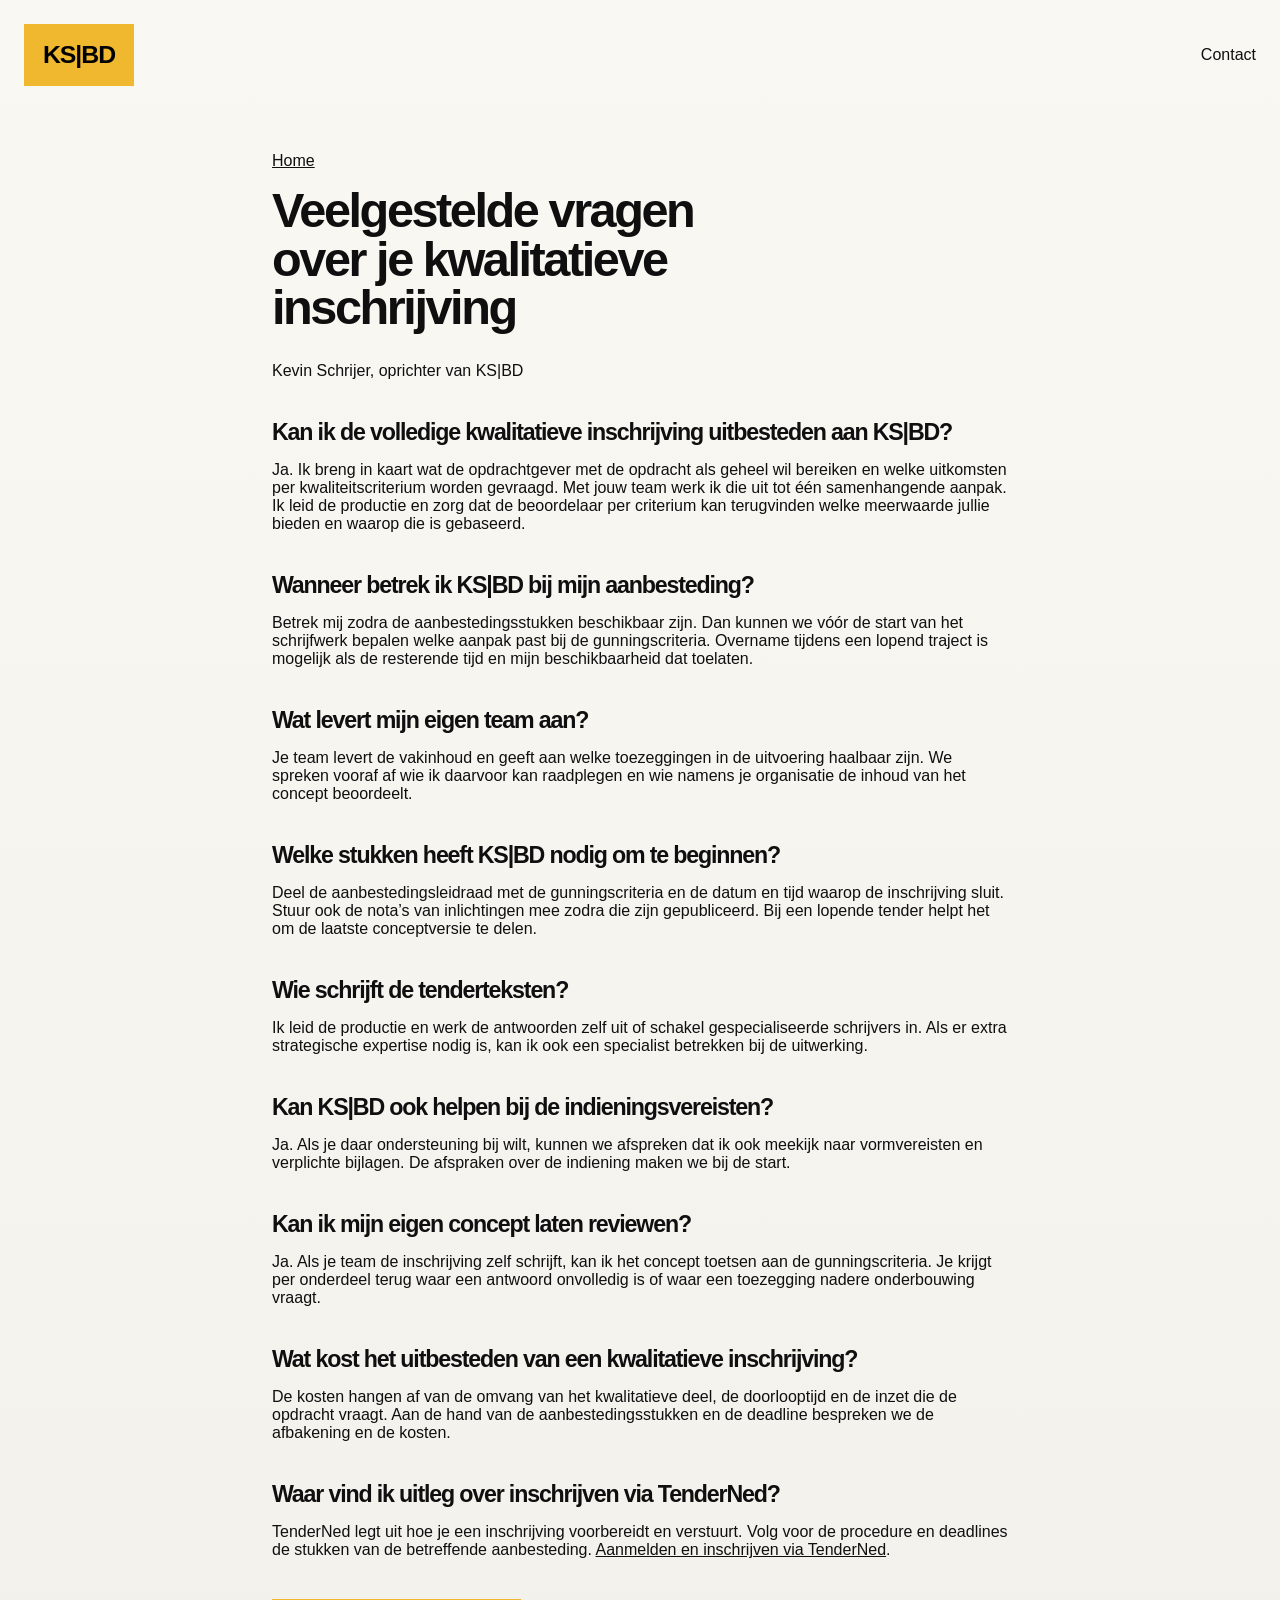
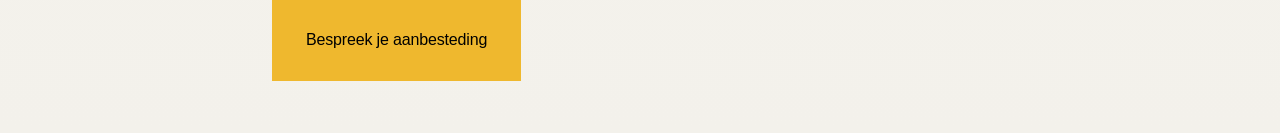
==== veelgestelde-vragen.html @ 135703f7 "Content update AI findability" ====
<!DOCTYPE html>
<html lang="nl">
  <head>
    <meta charset="UTF-8" />
    <meta name="viewport" content="width=device-width, initial-scale=1.0" />
    <title>Veelgestelde vragen over je kwalitatieve inschrijving | KS|BD</title>
    <meta name="description" content="Lees hoe je de kwalitatieve uitwerking van een aanbesteding uitbesteedt aan KS|BD en hoe Kevin Schrijer samenwerkt met jouw team." />
    <link rel="canonical" href="https://ksbd.nl/veelgestelde-vragen.html" />
    <meta property="og:type" content="website" />
    <meta property="og:title" content="Veelgestelde vragen over je kwalitatieve inschrijving | KS|BD" />
    <meta property="og:description" content="Lees hoe je de kwalitatieve uitwerking van een aanbesteding uitbesteedt aan KS|BD en hoe Kevin Schrijer samenwerkt met jouw team." />
    <meta property="og:url" content="https://ksbd.nl/veelgestelde-vragen.html" />
    <meta property="og:locale" content="nl_NL" />
    <link rel="icon" href="/assets/favicon.svg" type="image/svg+xml" />
    <link rel="stylesheet" href="/styles.css" />
  </head>
  <body>
    <header class="site-header">
      <a class="brand" href="/" aria-label="KS|BD home">
        <span class="brand-mark">KS|BD</span>
      </a>
      <a href="/#contact">Contact</a>
    </header>
    <main>
      <article class="section faq-content">
        <p><a href="/">Home</a></p>
        <h1>Veelgestelde vragen over je kwalitatieve inschrijving</h1>
        <p>Kevin Schrijer, oprichter van KS|BD</p>

        <section>
          <h2>Kan ik de volledige kwalitatieve inschrijving uitbesteden aan KS|BD?</h2>
          <p>Ja. Ik breng in kaart wat de opdrachtgever met de opdracht als geheel wil bereiken en welke uitkomsten per kwaliteitscriterium worden gevraagd.
            Met jouw team werk ik die uit tot één samenhangende aanpak. Ik leid de productie en zorg dat de beoordelaar per criterium kan terugvinden welke meerwaarde jullie bieden en waarop die is gebaseerd.</p>
        </section>

        <section>
          <h2>Wanneer betrek ik KS|BD bij mijn aanbesteding?</h2>
          <p>Betrek mij zodra de aanbestedingsstukken beschikbaar zijn. Dan kunnen we vóór de start van het schrijfwerk bepalen welke aanpak past bij de gunningscriteria. Overname tijdens een lopend traject is mogelijk als de resterende tijd en mijn beschikbaarheid dat toelaten.</p>
        </section>

        <section>
          <h2>Wat levert mijn eigen team aan?</h2>
          <p>Je team levert de vakinhoud en geeft aan welke toezeggingen in de uitvoering haalbaar zijn. We spreken vooraf af wie ik daarvoor kan raadplegen en wie namens je organisatie de inhoud van het concept beoordeelt.</p>
        </section>

        <section>
          <h2>Welke stukken heeft KS|BD nodig om te beginnen?</h2>
          <p>Deel de aanbestedingsleidraad met de gunningscriteria en de datum en tijd waarop de inschrijving sluit. Stuur ook de nota’s van inlichtingen mee zodra die zijn gepubliceerd. Bij een lopende tender helpt het om de laatste conceptversie te delen.</p>
        </section>

        <section>
          <h2>Wie schrijft de tenderteksten?</h2>
          <p>Ik leid de productie en werk de antwoorden zelf uit of schakel gespecialiseerde schrijvers in. Als er extra strategische expertise nodig is, kan ik ook een specialist betrekken bij de uitwerking.</p>
        </section>

        <section>
          <h2>Kan KS|BD ook helpen bij de indieningsvereisten?</h2>
          <p>Ja. Als je daar ondersteuning bij wilt, kunnen we afspreken dat ik ook meekijk naar vormvereisten en verplichte bijlagen. De afspraken over de indiening maken we bij de start.</p>
        </section>

        <section>
          <h2>Kan ik mijn eigen concept laten reviewen?</h2>
          <p>Ja. Als je team de inschrijving zelf schrijft, kan ik het concept toetsen aan de gunningscriteria. Je krijgt per onderdeel terug waar een antwoord onvolledig is of waar een toezegging nadere onderbouwing vraagt.</p>
        </section>

        <section>
          <h2>Wat kost het uitbesteden van een kwalitatieve inschrijving?</h2>
          <p>De kosten hangen af van de omvang van het kwalitatieve deel, de doorlooptijd en de inzet die de opdracht vraagt. Aan de hand van de aanbestedingsstukken en de deadline bespreken we de afbakening en de kosten.</p>
        </section>

        <section>
          <h2>Waar vind ik uitleg over inschrijven via TenderNed?</h2>
          <p>TenderNed legt uit hoe je een inschrijving voorbereidt en verstuurt. Volg voor de procedure en deadlines de stukken van de betreffende aanbesteding. <a href="https://www.tenderned.nl/cms/nl/voor-ondernemingen/aanmelden-en-inschrijven-aanbesteding">Aanmelden en inschrijven via TenderNed</a>.</p>
        </section>

        <a class="button" href="/#contact">Bespreek je aanbesteding</a>
      </article>
    </main>
  </body>
</html>
---- styles.css ----
:root {
  --bg: #f3f1eb;
  --surface: #fbfaf6;
  --surface-alt: #f0ede6;
  --ink: #0f0f10;
  --muted: #5f5f62;
  --line: #d5d0c6;
  --brand: #efb82e;
  --brand-dark: #d59f14;
  --radius: 0px;
  --max: min(1280px, calc(100% - 48px));
}

* {
  box-sizing: border-box;
}

html {
  scroll-behavior: smooth;
}

body {
  margin: 0;
  font-family: "Helvetica Neue", Helvetica, Arial, sans-serif;
  color: var(--ink);
  background:
    linear-gradient(180deg, #faf8f2 0%, #f3f1eb 100%);
}

a {
  color: inherit;
  text-decoration: none;
}

button,
a.button {
  font: inherit;
}

.site-header,
.section,
.site-footer {
  width: var(--max);
  margin: 0 auto;
}

.site-header {
  display: flex;
  align-items: center;
  justify-content: space-between;
  gap: 24px;
  padding: 24px 0 14px;
}

.brand {
  display: flex;
  align-items: center;
  gap: 18px;
}

.brand-mark {
  display: grid;
  place-items: center;
  min-width: 110px;
  height: 62px;
  padding: 0 16px;
  background: var(--brand);
  color: #000;
  font-size: 1.55rem;
  font-weight: 800;
  letter-spacing: -0.04em;
}

.brand-copy {
  display: flex;
  flex-direction: column;
  gap: 4px;
  line-height: 1;
}

.brand-copy span {
  color: #000;
  font-size: 1.35rem;
  line-height: 1.1;
  font-weight: 700;
}

.brand-copy strong,
.button,
.button-ghost,
.hero-proof strong,
.service-index,
.signal-list dt {
  font-weight: 700;
}

.brand-copy span,
.lead,
.intro-grid p,
.section-copy,
.service-card p,
.credibility-grid p,
.contact-card p,
.hero-panel p,
.site-footer,
.hero-proof span,
.signal-list dd {
  color: var(--muted);
}

.menu-toggle {
  display: inline-flex;
  flex-direction: column;
  justify-content: center;
  gap: 8px;
  width: 62px;
  height: 62px;
  padding: 0;
  border: 1px solid var(--line);
  background: var(--surface);
  border-radius: var(--radius);
  cursor: pointer;
}

.menu-toggle span {
  display: block;
  width: 22px;
  height: 2px;
  margin: 0 auto;
  background: #000;
  transition: transform 180ms ease, opacity 180ms ease;
}

.menu-toggle.is-open span:first-child {
  transform: translateY(5px) rotate(45deg);
}

.menu-toggle.is-open span:last-child {
  transform: translateY(-5px) rotate(-45deg);
}

.menu-panel {
  width: var(--max);
  margin: 0 auto 12px;
  background: #111214;
  border-radius: var(--radius);
  overflow: hidden;
}

.menu-panel-inner {
  display: grid;
  gap: 0;
}

.menu-panel-inner a {
  padding: 18px 22px;
  border-top: 1px solid rgba(255, 255, 255, 0.08);
  color: #fff;
  font-size: 1rem;
}

.menu-panel-inner a:first-child {
  border-top: 0;
}

.button {
  display: inline-flex;
  align-items: center;
  justify-content: center;
  min-height: 82px;
  padding: 0 34px;
  border: 0;
  background: var(--brand);
  color: #000;
  font-weight: 800;
  font-size: clamp(1.35rem, 2.3vw, 1.9rem);
  line-height: 1.08;
  letter-spacing: -0.01em;
  font-family: "Helvetica Neue", Helvetica, Arial, sans-serif;
  border-radius: var(--radius);
  transition:
    transform 140ms ease,
    background 140ms ease,
    color 140ms ease,
    border-color 140ms ease,
    box-shadow 140ms ease;
}

.button:hover,
.button:focus-visible {
  transform: translateY(-1px);
  background: #000;
  color: var(--brand);
  border-color: var(--brand);
}

.button-ghost {
  background: #fff;
  color: #000;
  border: 0;
  box-shadow: none;
}

.button-ghost:hover,
.button-ghost:focus-visible {
  background: var(--brand);
  color: #000;
  border-color: var(--brand);
}

.hero-actions .button:first-child {
  position: relative;
  padding: 0 38px;
  border-width: 0;
  box-shadow: 0 16px 32px rgba(239, 184, 46, 0.22);
}

.hero-actions .button:first-child:hover,
.hero-actions .button:first-child:focus-visible {
  transform: translateY(-2px) scale(1.01);
  box-shadow: 0 22px 40px rgba(239, 184, 46, 0.3);
}

.hero-actions .button-ghost {
  border-width: 2px;
  font-size: clamp(1.35rem, 2.3vw, 1.9rem);
  opacity: 0.96;
}

.hero-actions .button,
.hero-actions .button-ghost {
  font-size: clamp(1.35rem, 2.3vw, 1.9rem);
  font-weight: 800;
  line-height: 1.08;
  font-family: "Helvetica Neue", Helvetica, Arial, sans-serif;
}

.section {
  padding: 52px 0;
}

.hero-image-band {
  width: var(--max);
  margin: 10px auto 0;
  background: var(--surface);
  border-radius: var(--radius);
  overflow: hidden;
}

.hero-image-band img {
  display: block;
  width: 100%;
  height: auto;
}

.hero {
  display: grid;
  grid-template-columns: minmax(0, 1.35fr) minmax(340px, 0.78fr);
  gap: 22px;
  align-items: stretch;
  padding-top: 34px;
}

.hero-copy,
.hero-panel,
.section-intro,
.contact-card,
.network-panel,
.service-card,
.credibility-grid article,
.quote-section blockquote {
  background: var(--surface);
  border-radius: var(--radius);
}

.hero-copy {
  border-top-left-radius: 16px;
}

.hero-copy,
.hero-panel,
.section-intro,
.contact-card,
.network-panel {
  padding: 34px;
}

.hero-copy {
  background:
    linear-gradient(135deg, rgba(239, 184, 46, 0.95) 0 16%, transparent 16% 100%),
    var(--surface);
}

.eyebrow,
.service-index {
  margin: 0 0 16px;
  font-size: 0.8rem;
  letter-spacing: 0.12em;
  text-transform: uppercase;
}

.eyebrow,
.service-index {
  color: #000;
}

h1,
h2,
h3,
blockquote,
p,
dd {
  margin-top: 0;
}

h1,
h2,
h3,
blockquote {
  letter-spacing: -0.05em;
  line-height: 1;
}

h1 {
  max-width: 18ch;
  margin-bottom: 30px;
  font-size: clamp(2.1rem, 3.8vw, 3.9rem);
}

h2 {
  max-width: 18ch;
  margin-bottom: 16px;
  font-size: clamp(1.7rem, 3vw, 2.65rem);
  line-height: 1.08;
}

h3 {
  margin-bottom: 12px;
  font-size: 1.2rem;
  line-height: 1.1;
}

.lead,
.intro-grid p,
.section-copy,
.service-card p,
.credibility-grid p,
.contact-card p,
.hero-panel p {
  font-size: 1rem;
  line-height: 1.7;
}

.hero-actions,
.contact-actions {
  display: flex;
  flex-wrap: wrap;
  gap: 12px;
}

.contact-actions-mobile {
  display: none;
}

.contact-actions .button,
.contact-form-actions .button {
  min-height: 82px;
  padding: 0 34px;
  background: var(--brand);
  color: #000;
  border: 0;
  font-size: clamp(1.35rem, 2.3vw, 1.9rem);
  font-weight: 800;
  line-height: 1.08;
  font-family: "Helvetica Neue", Helvetica, Arial, sans-serif;
}

.contact-actions .button:hover,
.contact-actions .button:focus-visible,
.contact-form-actions .button:hover,
.contact-form-actions .button:focus-visible {
  background: #000;
  color: var(--brand);
  border-color: var(--brand);
}

.hero-actions .button {
  width: min(100%, 60ch);
  justify-content: center;
}

.hero-copy .lead {
  margin-bottom: 34px;
}

.hero-copy .hero-actions {
  margin-bottom: 34px;
}

.hero-proof {
  display: grid;
  grid-template-columns: repeat(3, minmax(0, 1fr));
  gap: 14px;
  margin-top: 30px;
}

.hero-proof article {
  padding-top: 18px;
  border-top: 3px solid #000;
}

.hero-proof strong {
  display: block;
  margin-bottom: 8px;
  font-size: 1.15rem;
}

.hero-panel {
  display: flex;
  flex-direction: column;
  justify-content: flex-start;
  background: var(--surface);
  color: var(--ink);
}

.hero-services {
  display: grid;
  grid-template-columns: 1fr;
  gap: 14px;
  margin: 0 -34px 0;
  padding: 24px;
  background:
    linear-gradient(180deg, rgba(240, 184, 42, 0.14), rgba(240, 184, 42, 0) 30%),
    #0f1012;
}

.services-band {
  padding-top: 12px;
  padding-bottom: 52px;
  background:
    linear-gradient(180deg, rgba(240, 184, 42, 0.14), rgba(240, 184, 42, 0) 22%),
    #0f1012;
  border-radius: var(--radius);
}

.services-band-header,
.services-band-grid {
  background: transparent;
}

.services-band-header {
  padding: 28px 34px 6px;
}

.services-band-header h2 {
  max-width: none;
  color: var(--brand);
}

.services-band-header p {
  color: #fff;
}

.services-band-grid {
  display: grid;
  grid-template-columns: repeat(2, minmax(0, 1fr));
  gap: 14px;
  padding: 18px 34px 0;
}

.hero-service-card {
  min-height: 196px;
  padding: 22px;
  background: rgba(255, 255, 255, 0.03);
  border-radius: var(--radius);
}

.hero-service-card h3 {
  margin-bottom: 12px;
  color: #fff;
  font-size: 1.18rem;
  font-weight: 700;
  line-height: 1.2;
}

.hero-service-card p {
  margin-bottom: 0;
  color: rgba(255, 255, 255, 0.72);
  font-size: 1rem;
  line-height: 1.5;
}

.tenderkompas-teaser {
  display: grid;
  grid-template-columns: minmax(0, 1.4fr) auto;
  gap: 28px;
  align-items: end;
  padding: 34px;
  background:
    linear-gradient(135deg, rgba(240, 184, 42, 0.18) 0%, rgba(240, 184, 42, 0.04) 36%, rgba(255, 255, 255, 0) 100%),
    #fbfaf6;
  border-top: 8px solid var(--brand);
}

.tenderkompas-teaser .eyebrow {
  margin-bottom: 12px;
}

.tenderkompas-teaser h2 {
  max-width: 15ch;
  margin-bottom: 14px;
}

.tenderkompas-teaser p {
  max-width: 58ch;
  color: var(--text-soft);
}

.tenderkompas-teaser-note {
  margin-top: 12px;
  font-weight: 600;
}

.tenderkompas-teaser-actions {
  display: flex;
  flex-direction: column;
  gap: 16px;
  align-items: end;
  justify-content: flex-end;
}

.tenderkompas-teaser-image {
  width: min(100%, 300px);
  height: auto;
  object-fit: contain;
  mix-blend-mode: multiply;
}

.tenderkompas-teaser-actions .button {
  min-width: 300px;
  min-height: 82px;
  font-size: clamp(1.35rem, 2.3vw, 1.9rem);
  font-weight: 800;
  line-height: 1.08;
}

.section-heading {
  margin-bottom: 26px;
}

.section-heading h2 {
  max-width: 16ch;
}

.section-intro {
  background: var(--surface-alt);
}

.section-dark {
  background: #111214;
}

.section-dark .eyebrow {
  color: var(--brand);
}

.section-dark h2,
.section-dark h3,
.section-dark strong {
  color: #fff;
}

.section-dark p,
.section-dark .intro-grid p,
.section-dark .cycle-heading p,
.section-dark .cycle-item-body p {
  color: rgba(255, 255, 255, 0.78);
}

.section-dark .section-heading {
  padding-bottom: 18px;
}

.approach-layout {
  display: grid;
  grid-template-columns: minmax(0, 0.9fr) minmax(0, 1.1fr);
  gap: 28px;
  align-items: start;
}

.approach-layout .section-heading {
  margin-bottom: 0;
  border-bottom: 0;
  padding-bottom: 0;
}

.approach-copy {
  display: grid;
  grid-template-columns: repeat(2, minmax(0, 1fr));
  gap: 20px;
  padding-top: 18px;
}

.approach-card {
  padding: 22px 24px;
  background: rgba(255, 255, 255, 0.04);
}

.approach-card h3 {
  margin-bottom: 16px;
}

.approach-list {
  margin: 0;
  padding-left: 18px;
  color: rgba(255, 255, 255, 0.82);
  font-size: 1rem;
  line-height: 1.6;
}

.approach-list li + li {
  margin-top: 8px;
}

.cycle-section-standalone {
  margin-top: 0;
  padding-top: 0;
  border-top: 0;
}

.intro-grid,
.network-layout {
  display: grid;
  grid-template-columns: repeat(2, minmax(0, 1fr));
  gap: 20px;
}

.intro-layout {
  display: grid;
  grid-template-columns: minmax(0, 1fr) minmax(340px, 0.9fr);
  gap: 28px;
  align-items: start;
}

.intro-layout .section-heading {
  margin-bottom: 0;
}

.intro-layout .intro-grid {
  grid-column: 1 / -1;
}

.intro-image {
  align-self: start;
}

.intro-image img {
  display: block;
  width: 100%;
  height: 270px;
  border-radius: var(--radius);
  object-fit: cover;
  object-position: center;
}

.cycle-section {
  margin-top: 52px;
  padding-top: 0;
}

.cycle-heading {
  max-width: 72ch;
  margin-bottom: 24px;
}

.cycle-heading h2 {
  max-width: none;
  margin-bottom: 12px;
  font-size: 1.5rem;
}

.cycle-roadmap {
  display: grid;
  grid-template-columns: minmax(320px, 0.9fr) minmax(0, 1.1fr);
  gap: 34px;
  align-items: center;
}

.cycle-orbit {
  position: relative;
  width: min(100%, 460px);
  aspect-ratio: 1 / 1;
  margin: 0 auto;
}

.cycle-orbit::before {
  content: "";
  position: absolute;
  inset: 48px;
  border: 3px solid var(--brand);
  border-radius: 50%;
}

.cycle-orbit::after {
  content: "";
  position: absolute;
  inset: 62px;
  border: 1px dashed rgba(15, 15, 16, 0.18);
  border-radius: 50%;
}

.cycle-core {
  position: absolute;
  inset: 50%;
  width: 156px;
  height: 156px;
  transform: translate(-50%, -50%);
  display: grid;
  place-items: center;
  text-align: center;
  background: #111214;
  color: #fff;
  border-radius: 50%;
}

.cycle-core strong {
  display: block;
  color: var(--brand);
  font-size: 2rem;
  letter-spacing: -0.05em;
}

.cycle-core span {
  display: block;
  margin-top: 4px;
  color: rgba(255, 255, 255, 0.78);
  font-size: 0.95rem;
  text-transform: uppercase;
  letter-spacing: 0.08em;
}

.cycle-node {
  position: absolute;
  display: grid;
  justify-items: center;
  gap: 6px;
  min-width: 88px;
  text-align: center;
}

.cycle-node span {
  display: grid;
  place-items: center;
  width: 46px;
  height: 46px;
  background: var(--brand);
  color: #000;
  font-size: 1rem;
  font-weight: 800;
  border-radius: 50%;
}

.cycle-node small {
  color: #000;
  font-size: 0.78rem;
  font-weight: 700;
  letter-spacing: 0.04em;
  text-transform: uppercase;
}

.cycle-node-0 {
  top: 0;
  left: 50%;
  transform: translateX(-50%);
}

.cycle-node-1 {
  top: 18%;
  right: 3%;
}

.cycle-node-2 {
  bottom: 18%;
  right: 3%;
}

.cycle-node-3 {
  bottom: 0;
  left: 50%;
  transform: translateX(-50%);
}

.cycle-node-4 {
  bottom: 18%;
  left: 3%;
}

.cycle-node-5 {
  top: 18%;
  left: 3%;
}

.cycle-legend {
  display: grid;
  gap: 14px;
}

.cycle-item {
  display: grid;
  grid-template-columns: 52px 1fr;
  gap: 16px;
  align-items: start;
  padding: 16px 0;
}

.cycle-item-index {
  display: grid;
  place-items: center;
  width: 44px;
  height: 44px;
  background: #111214;
  color: #fff;
  font-size: 1.05rem;
  font-weight: 800;
}

.cycle-item-body strong {
  display: block;
  margin-bottom: 8px;
  font-size: 1.1rem;
  line-height: 1.2;
}

.cycle-item-body p {
  margin-bottom: 0;
}

.service-grid,
.credibility-grid {
  display: grid;
  grid-template-columns: repeat(2, minmax(0, 1fr));
  gap: 18px;
}

.service-card,
.credibility-grid article {
  padding: 30px;
}

.service-card {
  min-height: 240px;
}

.network-panel {
  display: grid;
  place-items: center;
  min-height: 520px;
  background:
    linear-gradient(0deg, rgba(239, 184, 46, 0.22), rgba(239, 184, 46, 0.22)),
    var(--surface);
}

.network-panel img {
  display: block;
  width: 100%;
  height: 420px;
  object-fit: cover;
  object-position: center;
}

.quote-section blockquote {
  margin: 0;
  padding: 40px 34px;
  background: var(--brand);
  color: #000;
  font-size: clamp(2rem, 3.3vw, 3.4rem);
}

.contact-card {
  display: grid;
  grid-template-columns: 1fr;
  gap: 0;
  align-items: start;
}

.contact-copy {
  max-width: none;
}

.contact-direct-line {
  margin: 18px 0 0;
  font-weight: 700;
}

.contact-direct-line a {
  color: #000;
  text-decoration-thickness: 2px;
  text-underline-offset: 0.16em;
}

.contact-direct-line a:hover,
.contact-direct-line a:focus-visible {
  color: var(--brand-dark);
}

.contact-form {
  display: grid;
  gap: 18px;
  margin-top: 30px;
  font-family: "Helvetica Neue", Helvetica, Arial, sans-serif;
  max-width: 100%;
}

.contact-form-grid {
  display: grid;
  grid-template-columns: repeat(2, minmax(0, 1fr));
  gap: 16px;
}

.contact-form label {
  display: grid;
  gap: 8px;
  color: #000;
  font-size: 1rem;
  font-weight: 700;
  line-height: 1.2;
}

.contact-form input,
.contact-form textarea {
  width: 100%;
  min-height: 56px;
  padding: 14px 16px;
  border: 0;
  background: #fff;
  color: #000;
  font: inherit;
  appearance: none;
  border-radius: var(--radius);
}

.contact-form textarea {
  min-height: 150px;
  resize: vertical;
}

.contact-form input:focus,
.contact-form textarea:focus {
  outline: 2px solid rgba(239, 184, 46, 0.55);
  outline-offset: 0;
  border-color: var(--brand);
}

.contact-trap {
  position: absolute;
  left: -9999px;
  width: 1px;
  height: 1px;
  overflow: hidden;
}

.contact-form-actions {
  display: grid;
  gap: 12px;
  align-items: start;
}

.contact-form-actions .button {
  width: 100%;
  justify-content: center;
}

.contact-form-status {
  min-height: 24px;
  margin-bottom: 0;
  color: var(--muted);
  font-size: 0.95rem;
}

.contact-profile {
  display: grid;
  gap: 18px;
  margin: 0;
  padding: 0;
  background: var(--surface);
}

.contact-profile img {
  width: 100%;
  max-width: 380px;
  justify-self: end;
  aspect-ratio: 1 / 1;
  object-fit: cover;
  border-radius: var(--radius);
}

.contact-profile-copy h2 {
  margin-bottom: 10px;
  color: #000;
  font-size: 1.2rem;
}

.contact-profile-copy p {
  margin-bottom: 0;
}

.faq-content {
  max-width: 46rem;
  margin-inline: auto;
}

.faq-content section {
  margin-block: 2.5rem;
}

.faq-content h2 {
  max-width: none;
  font-size: 1.45rem;
}

.faq-content p a,
.contact-email {
  text-decoration: underline;
}

.sector-section {
  padding-top: 24px;
  padding-bottom: 64px;
}

.sector-header {
  margin-bottom: 22px;
}

.sector-header .eyebrow {
  display: inline-block;
  margin-bottom: 18px;
  padding: 12px 14px;
  background: #000;
  color: #fff;
}

.sector-header h2 {
  display: inline-block;
  max-width: 18ch;
  margin-bottom: 0;
  padding: 16px 18px 18px;
  background: #000;
  color: #fff;
}

.sector-disclosure {
  display: block;
}

.sector-summary {
  display: none;
}

.sector-grid {
  display: grid;
  grid-template-columns: repeat(4, minmax(0, 1fr));
  gap: 12px;
}

.sector-tile {
  min-height: 76px;
  display: flex;
  align-items: center;
  padding: 18px 20px;
  background: var(--surface);
  font-size: 1rem;
  font-weight: 700;
  line-height: 1.25;
  position: relative;
}

.sector-tile::after {
  content: "";
  position: absolute;
  left: 20px;
  right: 20px;
  bottom: 14px;
  height: 3px;
  background: var(--brand);
}

.hero-panel .contact-profile .contact-actions {
  display: flex;
  justify-content: flex-start;
  gap: 12px;
}

.linkedin-link {
  display: inline-flex;
  align-items: center;
  gap: 10px;
  min-height: 0;
  padding: 0;
  color: var(--muted);
  font-size: 0.98rem;
  font-weight: 700;
  line-height: 1.2;
}

.linkedin-link:hover,
.linkedin-link:focus-visible {
  color: #000;
}

.linkedin-link-mark {
  display: inline-grid;
  place-items: center;
  width: 24px;
  height: 24px;
  background: #000;
  color: #fff;
  font-size: 0.9rem;
  font-weight: 800;
  line-height: 1;
}

.site-footer {
  padding: 10px 0 38px;
  font-size: 0.92rem;
}

.footer-meta {
  display: flex;
  justify-content: space-between;
  gap: 24px;
  align-items: flex-start;
  padding-top: 18px;
}

.footer-sitemap {
  display: flex;
  flex-wrap: wrap;
  justify-content: flex-end;
  gap: 14px 18px;
}

.footer-sitemap a {
  color: #000;
}

.reveal {
  opacity: 0;
  transform: translateY(20px);
  transition: opacity 480ms ease, transform 480ms ease;
}

.reveal.is-visible {
  opacity: 1;
  transform: translateY(0);
}

@media (max-width: 1120px) {
  .hero,
  .intro-layout,
  .approach-layout,
  .cycle-roadmap,
  .intro-grid,
  .network-layout,
  .contact-card {
    grid-template-columns: 1fr;
    display: grid;
  }

  .approach-copy {
    grid-template-columns: 1fr;
  }

  .hero-proof,
  .hero-services,
  .services-band-grid,
  .sector-grid {
    grid-template-columns: 1fr;
  }

  .contact-form-grid {
    grid-template-columns: 1fr;
  }

  .tenderkompas-teaser {
    grid-template-columns: 1fr;
    align-items: start;
  }

  .tenderkompas-teaser-actions {
    justify-content: flex-start;
    align-items: flex-start;
  }

  .cycle-orbit {
    width: min(100%, 420px);
    margin-bottom: 10px;
  }
}

@media (max-width: 860px) {
  .site-header {
    flex-direction: column;
    align-items: flex-start;
  }

  .service-grid,
  .credibility-grid,
  .hero-services,
  .hero-proof,
  .sector-grid {
    grid-template-columns: 1fr;
  }

  .hero-copy,
  .hero-panel,
  .section-intro,
  .contact-card,
  .network-panel,
  .tenderkompas-teaser {
    padding: 24px;
  }

  .services-band-header {
    padding: 24px 24px 6px;
  }

  .services-band-grid {
    padding: 18px 24px 0;
  }

  .tenderkompas-teaser-actions .button {
    min-width: 0;
    width: 100%;
  }

  .tenderkompas-teaser-image {
    width: 100%;
  }

  .hero-copy .hero-actions {
    display: none;
  }

  .contact-actions-mobile {
    display: flex;
    margin-top: 4px;
  }

  .contact-actions-mobile .button {
    width: 100%;
    justify-content: center;
  }

  .sector-disclosure {
    background: var(--surface);
    padding: 16px 18px 18px;
  }

  .sector-disclosure[open] .sector-summary {
    margin-bottom: 16px;
  }

  .sector-summary {
    display: flex;
    align-items: center;
    justify-content: space-between;
    gap: 12px;
    list-style: none;
    cursor: pointer;
    color: #000;
    font-size: 1rem;
    font-weight: 800;
  }

  .sector-summary::-webkit-details-marker {
    display: none;
  }

  .sector-summary::after {
    content: "+";
    font-size: 1.2rem;
    line-height: 1;
    color: var(--brand);
  }

  .sector-disclosure[open] .sector-summary::after {
    content: "−";
  }

  .contact-profile {
    margin: 0;
  }

  .network-panel {
    min-height: auto;
  }

  .network-panel img {
    height: 360px;
  }

  .cycle-roadmap {
    gap: 24px;
  }

  .cycle-orbit {
    width: min(100%, 340px);
  }

  .cycle-orbit::before {
    inset: 40px;
  }

  .cycle-orbit::after {
    inset: 54px;
  }

  .cycle-core {
    width: 128px;
    height: 128px;
  }

  .cycle-core strong {
    font-size: 1.55rem;
  }

  .cycle-node {
    min-width: 72px;
  }

  .cycle-node small {
    font-size: 0.68rem;
  }

  .footer-meta {
    flex-direction: column;
  }

  .footer-sitemap {
    justify-content: flex-start;
  }
}

@media (max-width: 560px) {
  :root {
    --max: min(100% - 24px, 1280px);
  }

  .section {
    padding: 34px 0;
  }

  .hero-image-band {
    margin: 8px auto 0;
  }

  .brand {
    width: 100%;
    align-items: flex-start;
    flex-direction: column;
    gap: 10px;
  }

  .menu-toggle {
    width: 56px;
    height: 56px;
  }

  .brand-mark {
    min-width: 0;
    width: 100%;
    justify-content: flex-start;
  }

  h1 {
    font-size: 2.2rem;
  }

  h2 {
    font-size: 1.8rem;
  }

  .button,
  .button-ghost {
    width: 100%;
  }

  .network-panel img {
    height: 300px;
  }

  .cycle-orbit {
    width: min(100%, 300px);
  }

  .cycle-item {
    grid-template-columns: 44px 1fr;
    gap: 14px;
  }

  .cycle-item-index {
    width: 38px;
    height: 38px;
    font-size: 0.95rem;
  }
}
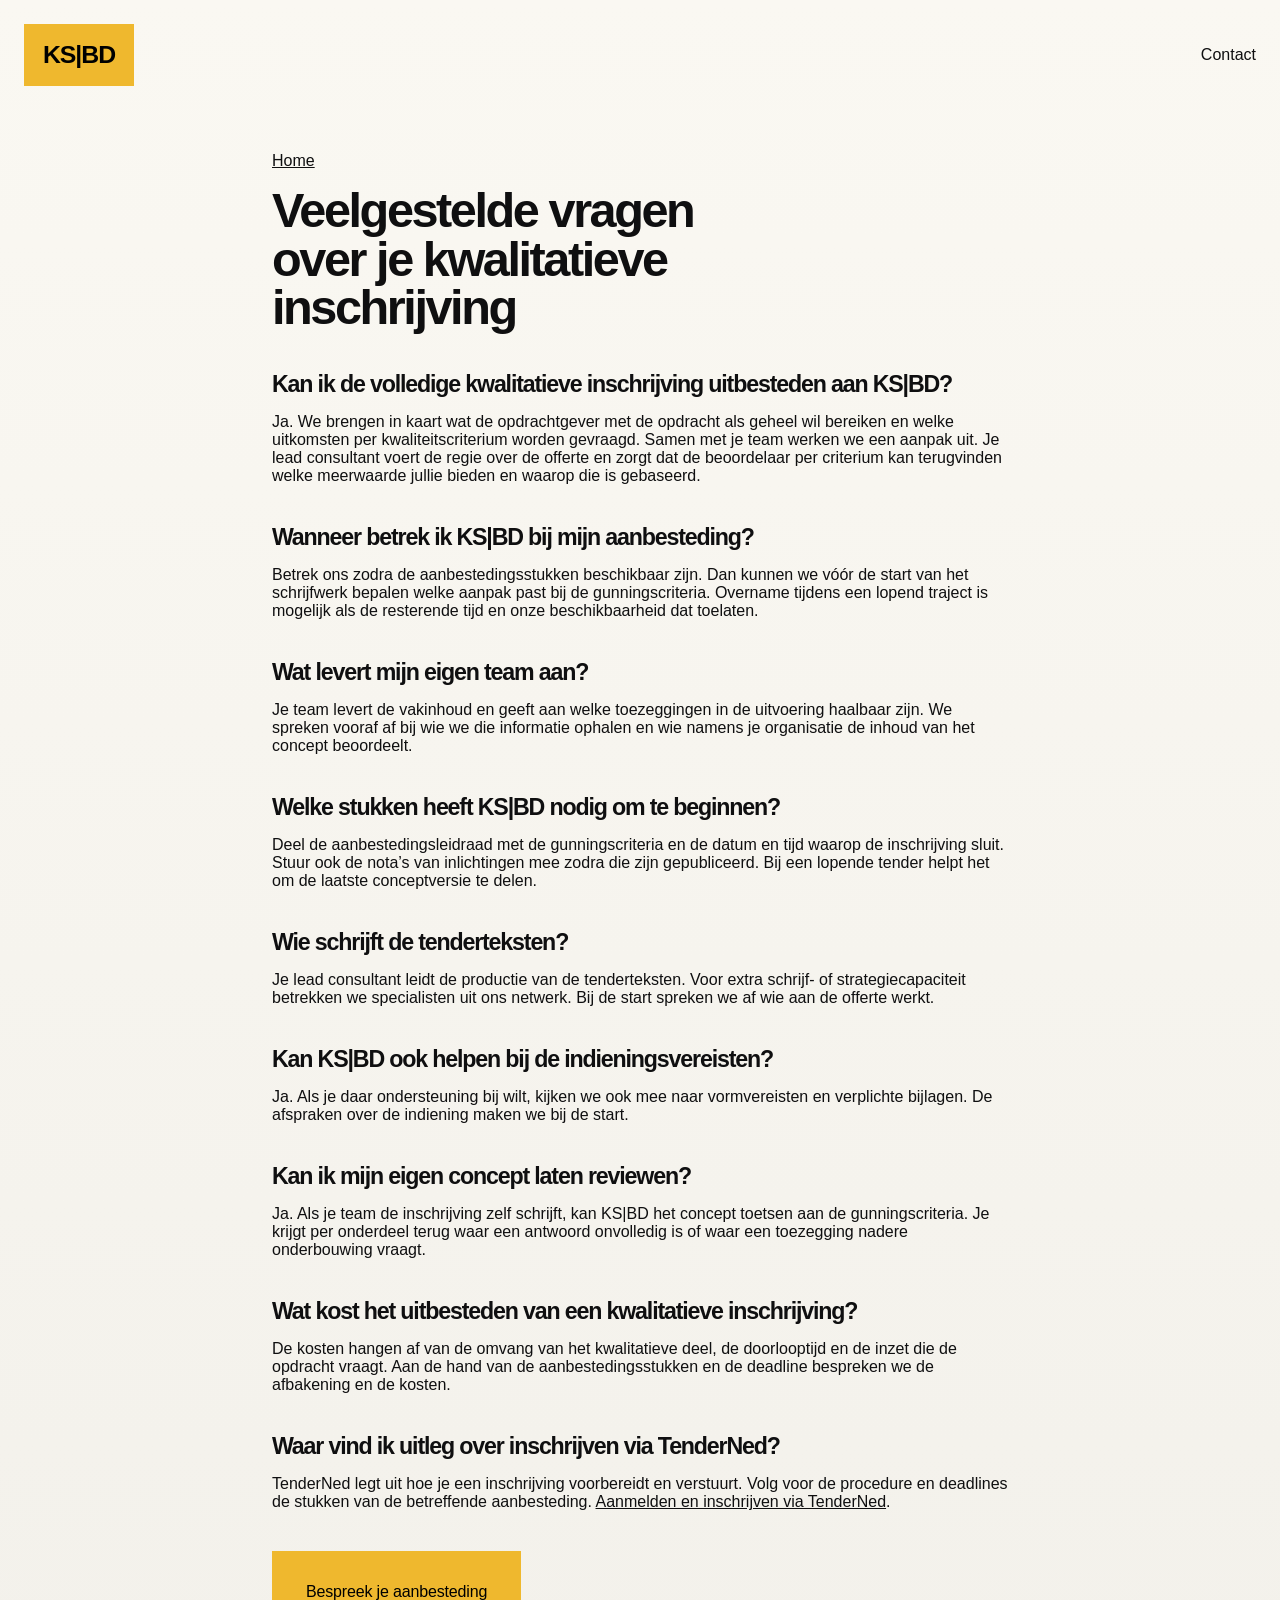
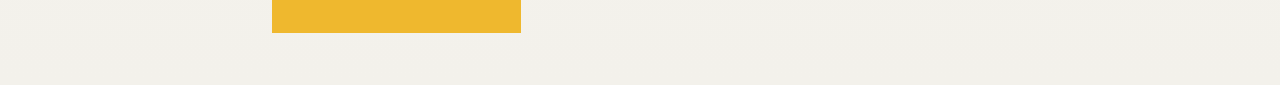
==== commit ea885023: "Presenteer KSBD als consultancy voor tendermanagement" ====
--- a/veelgestelde-vragen.html
+++ b/veelgestelde-vragen.html
@@ -4,11 +4,11 @@
     <meta charset="UTF-8" />
     <meta name="viewport" content="width=device-width, initial-scale=1.0" />
     <title>Veelgestelde vragen over je kwalitatieve inschrijving | KS|BD</title>
-    <meta name="description" content="Lees hoe je de kwalitatieve uitwerking van een aanbesteding uitbesteedt aan KS|BD en hoe Kevin Schrijer samenwerkt met jouw team." />
+    <meta name="description" content="Lees hoe je de kwalitatieve inschrijving uitbesteedt aan KS|BD en hoe onze lead consultant en specialisten met je team samenwerken." />
     <link rel="canonical" href="https://ksbd.nl/veelgestelde-vragen.html" />
     <meta property="og:type" content="website" />
     <meta property="og:title" content="Veelgestelde vragen over je kwalitatieve inschrijving | KS|BD" />
-    <meta property="og:description" content="Lees hoe je de kwalitatieve uitwerking van een aanbesteding uitbesteedt aan KS|BD en hoe Kevin Schrijer samenwerkt met jouw team." />
+    <meta property="og:description" content="Lees hoe je de kwalitatieve inschrijving uitbesteedt aan KS|BD en hoe onze lead consultant en specialisten met je team samenwerken." />
     <meta property="og:url" content="https://ksbd.nl/veelgestelde-vragen.html" />
     <meta property="og:locale" content="nl_NL" />
     <link rel="icon" href="/assets/favicon.svg" type="image/svg+xml" />
@@ -25,22 +25,21 @@
       <article class="section faq-content">
         <p><a href="/">Home</a></p>
         <h1>Veelgestelde vragen over je kwalitatieve inschrijving</h1>
-        <p>Kevin Schrijer, oprichter van KS|BD</p>
 
         <section>
           <h2>Kan ik de volledige kwalitatieve inschrijving uitbesteden aan KS|BD?</h2>
-          <p>Ja. Ik breng in kaart wat de opdrachtgever met de opdracht als geheel wil bereiken en welke uitkomsten per kwaliteitscriterium worden gevraagd.
-            Met jouw team werk ik die uit tot één samenhangende aanpak. Ik leid de productie en zorg dat de beoordelaar per criterium kan terugvinden welke meerwaarde jullie bieden en waarop die is gebaseerd.</p>
+          <p>Ja. We brengen in kaart wat de opdrachtgever met de opdracht als geheel wil bereiken en welke uitkomsten per kwaliteitscriterium worden gevraagd.
+            Samen met je team werken we een aanpak uit. Je lead consultant voert de regie over de offerte en zorgt dat de beoordelaar per criterium kan terugvinden welke meerwaarde jullie bieden en waarop die is gebaseerd.</p>
         </section>
 
         <section>
           <h2>Wanneer betrek ik KS|BD bij mijn aanbesteding?</h2>
-          <p>Betrek mij zodra de aanbestedingsstukken beschikbaar zijn. Dan kunnen we vóór de start van het schrijfwerk bepalen welke aanpak past bij de gunningscriteria. Overname tijdens een lopend traject is mogelijk als de resterende tijd en mijn beschikbaarheid dat toelaten.</p>
+          <p>Betrek ons zodra de aanbestedingsstukken beschikbaar zijn. Dan kunnen we vóór de start van het schrijfwerk bepalen welke aanpak past bij de gunningscriteria. Overname tijdens een lopend traject is mogelijk als de resterende tijd en onze beschikbaarheid dat toelaten.</p>
         </section>
 
         <section>
           <h2>Wat levert mijn eigen team aan?</h2>
-          <p>Je team levert de vakinhoud en geeft aan welke toezeggingen in de uitvoering haalbaar zijn. We spreken vooraf af wie ik daarvoor kan raadplegen en wie namens je organisatie de inhoud van het concept beoordeelt.</p>
+          <p>Je team levert de vakinhoud en geeft aan welke toezeggingen in de uitvoering haalbaar zijn. We spreken vooraf af bij wie we die informatie ophalen en wie namens je organisatie de inhoud van het concept beoordeelt.</p>
         </section>
 
         <section>
@@ -50,17 +49,17 @@
 
         <section>
           <h2>Wie schrijft de tenderteksten?</h2>
-          <p>Ik leid de productie en werk de antwoorden zelf uit of schakel gespecialiseerde schrijvers in. Als er extra strategische expertise nodig is, kan ik ook een specialist betrekken bij de uitwerking.</p>
+          <p>Je lead consultant leidt de productie van de tenderteksten. Voor extra schrijf- of strategiecapaciteit betrekken we specialisten uit ons netwerk. Bij de start spreken we af wie aan de offerte werkt.</p>
         </section>
 
         <section>
           <h2>Kan KS|BD ook helpen bij de indieningsvereisten?</h2>
-          <p>Ja. Als je daar ondersteuning bij wilt, kunnen we afspreken dat ik ook meekijk naar vormvereisten en verplichte bijlagen. De afspraken over de indiening maken we bij de start.</p>
+          <p>Ja. Als je daar ondersteuning bij wilt, kijken we ook mee naar vormvereisten en verplichte bijlagen. De afspraken over de indiening maken we bij de start.</p>
         </section>
 
         <section>
           <h2>Kan ik mijn eigen concept laten reviewen?</h2>
-          <p>Ja. Als je team de inschrijving zelf schrijft, kan ik het concept toetsen aan de gunningscriteria. Je krijgt per onderdeel terug waar een antwoord onvolledig is of waar een toezegging nadere onderbouwing vraagt.</p>
+          <p>Ja. Als je team de inschrijving zelf schrijft, kan KS|BD het concept toetsen aan de gunningscriteria. Je krijgt per onderdeel terug waar een antwoord onvolledig is of waar een toezegging nadere onderbouwing vraagt.</p>
         </section>
 
         <section>
